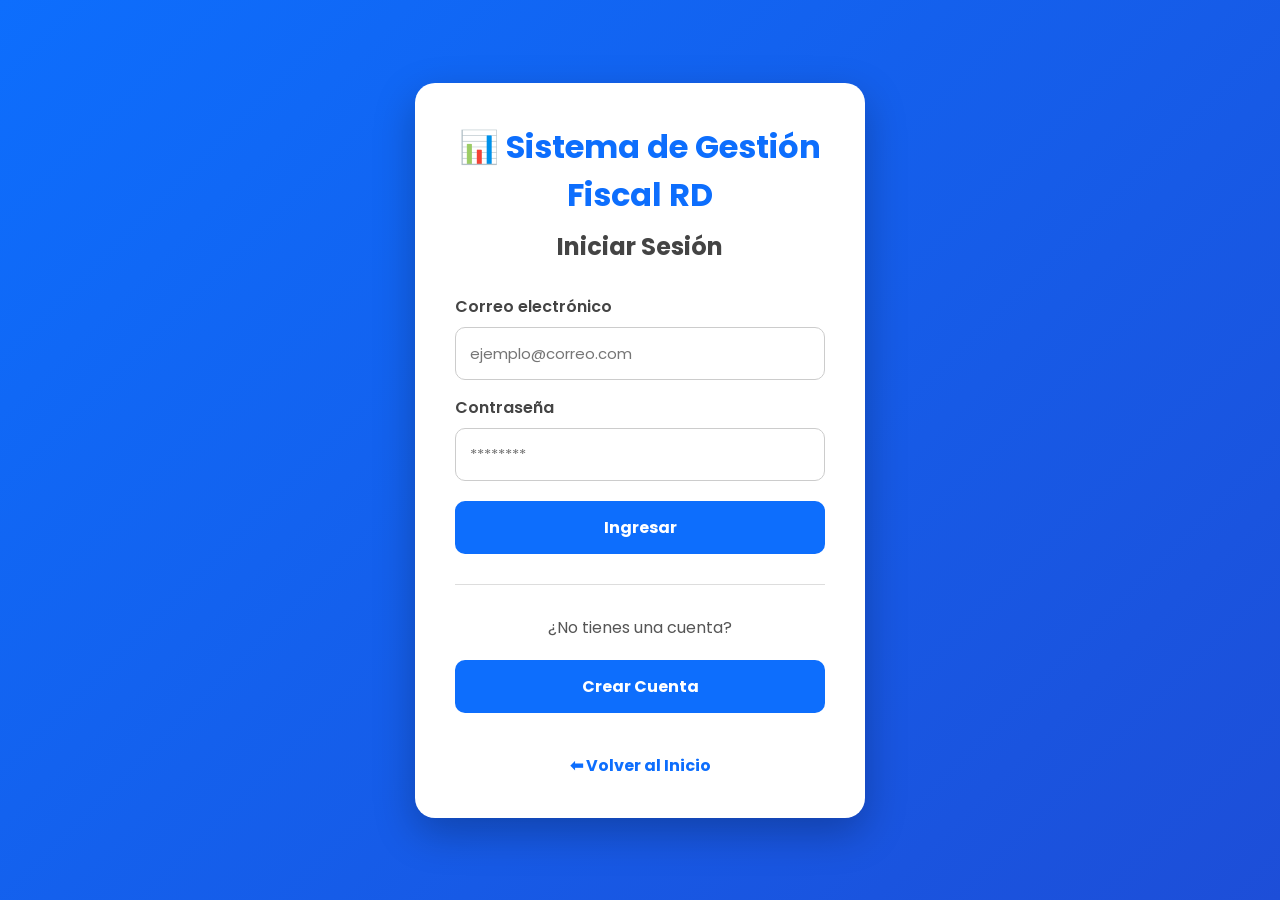
==== dashboard.html @ 8455c67c "Implement statistics update functionality in dashboard Added JavaScript functions to update and relo" ====
<!DOCTYPE html>
<html lang="es">

<head>

<meta charset="UTF-8">

<meta name="viewport" content="width=device-width, initial-scale=1.0">

<title>Dashboard | Sistema de Gestión Fiscal RD v3.2</title>

<meta name="description" content="Sistema de Gestión Fiscal RD">

<link rel="stylesheet" href="css/dashboard.css">

<link rel="preconnect" href="https://fonts.googleapis.com">

<link rel="preconnect" href="https://fonts.gstatic.com" crossorigin>

<link href="https://fonts.googleapis.com/css2?family=Poppins:wght@300;400;500;600;700&display=swap" rel="stylesheet">

</head>

<body>

<header class="header">

<div class="logo">

<h1>📊 Sistema de Gestión Fiscal RD</h1>

<p>Versión 3.2 Profesional</p>

</div>

<div class="acciones">

<button onclick="cambiarModo()">
🌙 Modo Oscuro
</button>

<button onclick="cerrarSesion()">
🚪 Cerrar Sesión
</button>

</div>

</header>

<main class="contenedor">

<section class="estadisticas">

<div class="card">

<h3>Operaciones</h3>

<h2 id="totalOperaciones">0</h2>

</div>

<div class="card">

<h3>ITBIS Calculados</h3>

<h2 id="totalITBIS">0</h2>

</div>

<div class="card">

<h3>ISR Calculados</h3>

<h2 id="totalISR">0</h2>

</div>

<div class="card">

<h3>Planes de Ahorro</h3>

<h2 id="totalAhorro">0</h2>

</div>

</section>

<section class="modulos">

<div class="card">

<h2>💰 ITBIS</h2>

<p>

Calcula automáticamente el ITBIS del 18%.

</p>

<button onclick="mostrarModulo('itbis')">

Abrir módulo

</button>

</div>

<div class="card">

<h2>📈 ISR</h2>

<p>

Calcula el Impuesto Sobre la Renta.

</p>

<button onclick="mostrarModulo('isr')">

Abrir módulo

</button>

</div>

<div class="card">

<h2>💵 Ahorro</h2>

<p>

Regla financiera 50 / 30 / 20.

</p>

<button onclick="mostrarModulo('ahorro')">

Abrir módulo

</button>

</div>

<div class="card">

<h2>📜 Historial</h2>

<p>

Consulta todas las operaciones realizadas.

</p>

<button onclick="mostrarModulo('historial')">

Abrir módulo

</button>

</div>

</section>

<section id="contenido" class="panel">

<h2>

Bienvenido

</h2>

<p>

Seleccione uno de los módulos para comenzar.

</p>

<div class="bienvenida">

<h3>

¿Qué puede hacer este sistema?

</h3>

<ul>

<li>✅ Calcular ITBIS.</li>

<li>✅ Calcular ISR.</li>

<li>✅ Crear planes de ahorro.</li>

<li>✅ Guardar historial.</li>

<li>✅ Exportar resultados.</li>

<li>✅ Modo oscuro.</li>

</ul>

</div>

</section>
<!-- ===========================
     MÓDULOS DEL SISTEMA
=========================== -->

<div id="modulo-itbis" class="modulo" style="display:none;">

<h2>💰 Calculadora de ITBIS</h2>

<p>Calcule automáticamente el ITBIS del 18%.</p>

<div class="formulario">

<label for="montoITBIS">

Monto sin ITBIS

</label>

<input
type="number"
id="montoITBIS"
placeholder="Ejemplo: 1500">

<div class="botones">

<button onclick="ejecutarITBIS()">

Calcular

</button>

<button onclick="limpiarITBIS()">

Limpiar

</button>

</div>

</div>

<div id="resultadoITBIS" class="resultado"></div>

</div>

<!-- ========================= -->

<div id="modulo-isr" class="modulo" style="display:none;">

<h2>📈 Calculadora de ISR</h2>

<p>Calcule el Impuesto Sobre la Renta.</p>

<div class="formulario">

<label for="salarioISR">

Salario mensual

</label>

<input
type="number"
id="salarioISR"
placeholder="Ejemplo: 50000">

<div class="botones">

<button onclick="calcularISR()">

Calcular

</button>

<button onclick="limpiarISR()">

Limpiar

</button>

</div>

</div>

<div id="resultadoISR" class="resultado"></div>

</div>

<!-- ========================= -->

<div id="modulo-ahorro" class="modulo" style="display:none;">

<h2>💵 Plan de Ahorro 50 / 30 / 20</h2>

<p>Organice sus ingresos automáticamente.</p>

<div class="formulario">

<label for="ingresoAhorro">

Ingreso mensual

</label>

<input
type="number"
id="ingresoAhorro"
placeholder="Ejemplo: 60000">

<div class="botones">

<button onclick="calcularAhorro()">

Calcular

</button>

<button onclick="limpiarAhorro()">

Limpiar

</button>

</div>

</div>

<div id="resultadoAhorro" class="resultado"></div>

</div>

<!-- ========================= -->

<div id="modulo-historial" class="modulo" style="display:none;">

<h2>📜 Historial</h2>

<p>Todas las operaciones realizadas aparecerán aquí.</p>

<div class="botones">

<button onclick="mostrarHistorial()">

Actualizar

</button>

<button onclick="limpiarHistorial()">

Limpiar

</button>

<button onclick="exportarJSON()">

JSON

</button>

<button onclick="exportarCSV()">

Excel (CSV)

</button>

<button onclick="exportarPDF()">

PDF

</button>

</div>

<div id="resultadoHistorial"></div>

</div>

<!-- ===========================
     JAVASCRIPT DEL DASHBOARD
=========================== -->

<script>

function ocultarModulos(){

document.querySelectorAll(".modulo").forEach(function(modulo){

modulo.style.display="none";

});

}

function mostrarModulo(modulo){

ocultarModulos();

const panel=document.getElementById("contenido");

panel.scrollIntoView({

behavior:"smooth"

});

switch(modulo){

case "itbis":

document.getElementById("modulo-itbis").style.display="block";

break;

case "isr":

document.getElementById("modulo-isr").style.display="block";

break;

case "ahorro":

document.getElementById("modulo-ahorro").style.display="block";

break;

case "historial":

document.getElementById("modulo-historial").style.display="block";

mostrarHistorial();

break;

}

}

function cambiarModo(){

document.body.classList.toggle("dark");

localStorage.setItem(

"modo",

document.body.classList.contains("dark")

);

}

document.addEventListener("DOMContentLoaded",function(){

if(localStorage.getItem("modo")=="true"){

document.body.classList.add("dark");

}

});

</script>
<!-- ===========================
     ARCHIVOS JAVASCRIPT
=========================== -->

<script src="js/script.js"></script>
<script src="js/login.js"></script>
<script src="js/dashboard.js"></script>
<script src="js/itbis.js"></script>
<script src="js/isr.js"></script>
<script src="js/ahorro.js"></script>
<script src="js/historial.js"></script>
<script src="js/exportar.js"></script>

<script>

/* ===============================
   ACTUALIZAR ESTADÍSTICAS
================================ */

function actualizarEstadisticas(){

    const historial = JSON.parse(
        localStorage.getItem("historialFiscalRD") || "[]"
    );

    document.getElementById("totalOperaciones").textContent =
        historial.length;

    document.getElementById("totalITBIS").textContent =
        historial.filter(item => item.tipo === "ITBIS").length;

    document.getElementById("totalISR").textContent =
        historial.filter(item => item.tipo === "ISR").length;

    document.getElementById("totalAhorro").textContent =
        historial.filter(item => item.tipo === "AHORRO").length;

}

document.addEventListener("DOMContentLoaded",function(){

    actualizarEstadisticas();

});

/* ===============================
   RECARGAR ESTADÍSTICAS
================================ */

const guardarOriginal = window.guardarHistorial;

if(typeof guardarOriginal === "function"){

    window.guardarHistorial = function(datos){

        guardarOriginal(datos);

        actualizarEstadisticas();

    };

}

</script>

</main>

<footer style="text-align:center;padding:25px;background:#0d6efd;color:#fff;margin-top:40px;">

<p>

© 2026 Sistema de Gestión Fiscal RD

</p>

<p>

Versión 3.2 Profesional

</p>

</footer>

</body>

</html>
---- css/dashboard.css ----
/* =========================================
   Dashboard - Sistema de Gestión Fiscal RD
========================================= */

*{
    margin:0;
    padding:0;
    box-sizing:border-box;
    font-family:'Poppins',sans-serif;
}

body{
    background:#f4f6f9;
    color:#333;
}

header{
    background:#0d6efd;
    color:white;
    padding:20px 30px;
    display:flex;
    justify-content:space-between;
    align-items:center;
    box-shadow:0 5px 15px rgba(0,0,0,.15);
}

header h1{
    font-size:28px;
}

header button{
    background:#dc3545;
    color:white;
    border:none;
    padding:12px 20px;
    border-radius:10px;
    cursor:pointer;
    font-weight:bold;
    transition:.3s;
}

header button:hover{
    background:#bb2d3b;
}

main{
    width:90%;
    max-width:1200px;
    margin:30px auto;
}

.cards{
    display:grid;
    grid-template-columns:repeat(auto-fit,minmax(220px,1fr));
    gap:20px;
    margin-bottom:30px;
}

.card{
    background:white;
    border-radius:15px;
    padding:25px;
    text-align:center;
    box-shadow:0 10px 20px rgba(0,0,0,.08);
    transition:.3s;
}

.card:hover{
    transform:translateY(-8px);
}

.card h2{
    color:#0d6efd;
    margin-bottom:15px;
}

.card p{
    margin-bottom:20px;
    color:#666;
}

.card button{
    background:#0d6efd;
    color:white;
    border:none;
    padding:12px 20px;
    border-radius:10px;
    cursor:pointer;
    transition:.3s;
}

.card button:hover{
    background:#0b5ed7;
}

#contenido{
    background:white;
    padding:30px;
    border-radius:15px;
    box-shadow:0 10px 20px rgba(0,0,0,.08);
}

#contenido h2{
    color:#0d6efd;
    margin-bottom:15px;
}

#contenido p{
    line-height:1.8;
}

@media(max-width:768px){

header{
    flex-direction:column;
    gap:15px;
}

header button{
    width:100%;
}

.cards{
    grid-template-columns:1fr;
}

}
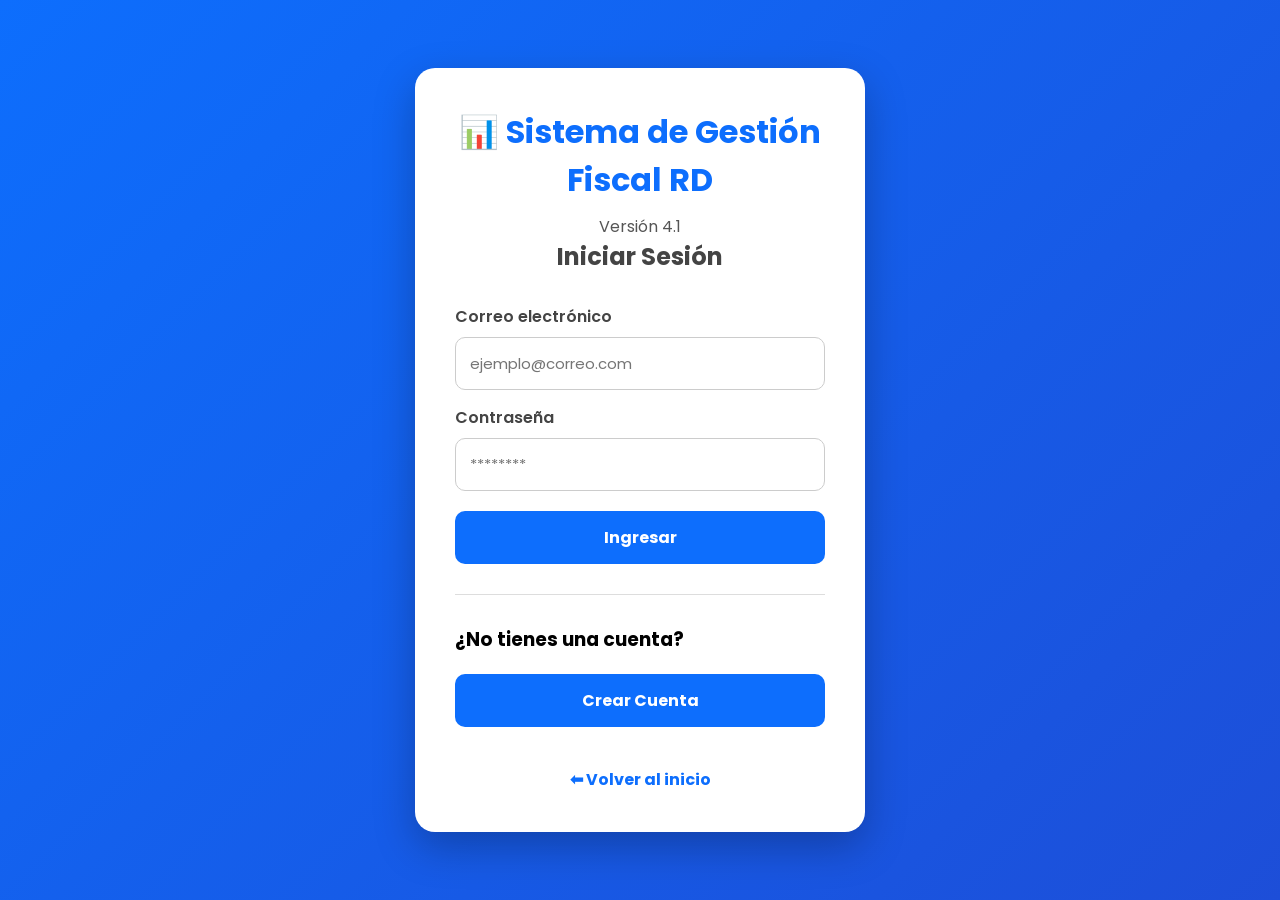
==== commit 8a55ee68: "Update dashboard.html" ====
--- a/dashboard.html
+++ b/dashboard.html
@@ -1,475 +1,150 @@
 <!DOCTYPE html>
 <html lang="es">
+<head>
+    <meta charset="UTF-8">
+    <meta name="viewport" content="width=device-width, initial-scale=1.0">
+    <title>Dashboard | Sistema de Gestión Fiscal RD v4.0</title>
 
-<head>
+    <link rel="stylesheet" href="css/dashboard.css">
 
-<meta charset="UTF-8">
+    <link rel="preconnect" href="https://fonts.googleapis.com">
+    <link rel="preconnect" href="https://fonts.gstatic.com" crossorigin>
 
-<meta name="viewport" content="width=device-width, initial-scale=1.0">
-
-<title>Dashboard | Sistema de Gestión Fiscal RD v3.2</title>
-
-<meta name="description" content="Sistema de Gestión Fiscal RD">
-
-<link rel="stylesheet" href="css/dashboard.css">
-
-<link rel="preconnect" href="https://fonts.googleapis.com">
-
-<link rel="preconnect" href="https://fonts.gstatic.com" crossorigin>
-
-<link href="https://fonts.googleapis.com/css2?family=Poppins:wght@300;400;500;600;700&display=swap" rel="stylesheet">
-
+    <link href="https://fonts.googleapis.com/css2?family=Poppins:wght@300;400;500;600;700&display=swap" rel="stylesheet">
 </head>
 
 <body>
 
 <header class="header">
 
-<div class="logo">
+    <div class="logo">
+        <h1>📊 Sistema de Gestión Fiscal RD</h1>
+        <p>Versión 4.0 Profesional</p>
+    </div>
 
-<h1>📊 Sistema de Gestión Fiscal RD</h1>
+    <div class="acciones">
 
-<p>Versión 3.2 Profesional</p>
+        <button id="btnModoOscuro">
+            🌙 Modo Oscuro
+        </button>
 
-</div>
+        <button id="btnCerrarSesion">
+            🚪 Cerrar sesión
+        </button>
 
-<div class="acciones">
-
-<button onclick="cambiarModo()">
-🌙 Modo Oscuro
-</button>
-
-<button onclick="cerrarSesion()">
-🚪 Cerrar Sesión
-</button>
-
-</div>
+    </div>
 
 </header>
 
+<section class="usuario-panel">
+    <h2 id="saludoUsuario">👋 Bienvenido</h2>
+    <p id="correoUsuario"></p>
+</section>
+
 <main class="contenedor">
 
-<section class="estadisticas">
+    <!-- Estadísticas -->
 
-<div class="card">
+    <section class="estadisticas">
 
-<h3>Operaciones</h3>
+        <div class="card-estadistica">
+            <h3>Operaciones</h3>
+            <span id="totalOperaciones">0</span>
+        </div>
 
-<h2 id="totalOperaciones">0</h2>
+        <div class="card-estadistica">
+            <h3>ITBIS</h3>
+            <span id="totalITBIS">0</span>
+        </div>
 
-</div>
+        <div class="card-estadistica">
+            <h3>ISR</h3>
+            <span id="totalISR">0</span>
+        </div>
 
-<div class="card">
+        <div class="card-estadistica">
+            <h3>Ahorros</h3>
+            <span id="totalAhorro">0</span>
+        </div>
 
-<h3>ITBIS Calculados</h3>
+    </section>
 
-<h2 id="totalITBIS">0</h2>
+    <!-- Tarjetas -->
 
-</div>
+    <section class="menu-modulos">
 
-<div class="card">
+        <div class="card-modulo">
 
-<h3>ISR Calculados</h3>
+            <h2>💰 ITBIS</h2>
 
-<h2 id="totalISR">0</h2>
+            <p>Calculadora del ITBIS.</p>
 
-</div>
+            <button onclick="mostrarModulo('itbis')">
+                Abrir módulo
+            </button>
 
-<div class="card">
+        </div>
 
-<h3>Planes de Ahorro</h3>
+        <div class="card-modulo">
 
-<h2 id="totalAhorro">0</h2>
+            <h2>📈 ISR</h2>
 
-</div>
+            <p>Calculadora de ISR.</p>
 
-</section>
+            <button onclick="mostrarModulo('isr')">
+                Abrir módulo
+            </button>
 
-<section class="modulos">
+        </div>
 
-<div class="card">
+        <div class="card-modulo">
 
-<h2>💰 ITBIS</h2>
+            <h2>💵 Ahorro</h2>
 
-<p>
+            <p>Regla financiera 50/30/20.</p>
 
-Calcula automáticamente el ITBIS del 18%.
+            <button onclick="mostrarModulo('ahorro')">
+                Abrir módulo
+            </button>
 
-</p>
+        </div>
 
-<button onclick="mostrarModulo('itbis')">
+        <div class="card-modulo">
 
-Abrir módulo
+            <h2>📜 Historial</h2>
 
-</button>
+            <p>Historial de operaciones.</p>
 
-</div>
+            <button onclick="mostrarModulo('historial')">
+                Abrir módulo
+            </button>
 
-<div class="card">
+        </div>
 
-<h2>📈 ISR</h2>
+    </section>
 
-<p>
+    <!-- Panel -->
 
-Calcula el Impuesto Sobre la Renta.
+    <section class="panel">
 
-</p>
+        <div id="modulo-itbis" class="modulo" hidden></div>
 
-<button onclick="mostrarModulo('isr')">
+        <div id="modulo-isr" class="modulo" hidden></div>
 
-Abrir módulo
+        <div id="modulo-ahorro" class="modulo" hidden></div>
 
-</button>
+        <div id="modulo-historial" class="modulo" hidden></div>
 
-</div>
+    </section>
 
-<div class="card">
+</main>
 
-<h2>💵 Ahorro</h2>
+<footer>
 
-<p>
+    <p>© 2026 Sistema de Gestión Fiscal RD</p>
 
-Regla financiera 50 / 30 / 20.
+</footer>
 
-</p>
-
-<button onclick="mostrarModulo('ahorro')">
-
-Abrir módulo
-
-</button>
-
-</div>
-
-<div class="card">
-
-<h2>📜 Historial</h2>
-
-<p>
-
-Consulta todas las operaciones realizadas.
-
-</p>
-
-<button onclick="mostrarModulo('historial')">
-
-Abrir módulo
-
-</button>
-
-</div>
-
-</section>
-
-<section id="contenido" class="panel">
-
-<h2>
-
-Bienvenido
-
-</h2>
-
-<p>
-
-Seleccione uno de los módulos para comenzar.
-
-</p>
-
-<div class="bienvenida">
-
-<h3>
-
-¿Qué puede hacer este sistema?
-
-</h3>
-
-<ul>
-
-<li>✅ Calcular ITBIS.</li>
-
-<li>✅ Calcular ISR.</li>
-
-<li>✅ Crear planes de ahorro.</li>
-
-<li>✅ Guardar historial.</li>
-
-<li>✅ Exportar resultados.</li>
-
-<li>✅ Modo oscuro.</li>
-
-</ul>
-
-</div>
-
-</section>
-<!-- ===========================
-     MÓDULOS DEL SISTEMA
-=========================== -->
-
-<div id="modulo-itbis" class="modulo" style="display:none;">
-
-<h2>💰 Calculadora de ITBIS</h2>
-
-<p>Calcule automáticamente el ITBIS del 18%.</p>
-
-<div class="formulario">
-
-<label for="montoITBIS">
-
-Monto sin ITBIS
-
-</label>
-
-<input
-type="number"
-id="montoITBIS"
-placeholder="Ejemplo: 1500">
-
-<div class="botones">
-
-<button onclick="ejecutarITBIS()">
-
-Calcular
-
-</button>
-
-<button onclick="limpiarITBIS()">
-
-Limpiar
-
-</button>
-
-</div>
-
-</div>
-
-<div id="resultadoITBIS" class="resultado"></div>
-
-</div>
-
-<!-- ========================= -->
-
-<div id="modulo-isr" class="modulo" style="display:none;">
-
-<h2>📈 Calculadora de ISR</h2>
-
-<p>Calcule el Impuesto Sobre la Renta.</p>
-
-<div class="formulario">
-
-<label for="salarioISR">
-
-Salario mensual
-
-</label>
-
-<input
-type="number"
-id="salarioISR"
-placeholder="Ejemplo: 50000">
-
-<div class="botones">
-
-<button onclick="calcularISR()">
-
-Calcular
-
-</button>
-
-<button onclick="limpiarISR()">
-
-Limpiar
-
-</button>
-
-</div>
-
-</div>
-
-<div id="resultadoISR" class="resultado"></div>
-
-</div>
-
-<!-- ========================= -->
-
-<div id="modulo-ahorro" class="modulo" style="display:none;">
-
-<h2>💵 Plan de Ahorro 50 / 30 / 20</h2>
-
-<p>Organice sus ingresos automáticamente.</p>
-
-<div class="formulario">
-
-<label for="ingresoAhorro">
-
-Ingreso mensual
-
-</label>
-
-<input
-type="number"
-id="ingresoAhorro"
-placeholder="Ejemplo: 60000">
-
-<div class="botones">
-
-<button onclick="calcularAhorro()">
-
-Calcular
-
-</button>
-
-<button onclick="limpiarAhorro()">
-
-Limpiar
-
-</button>
-
-</div>
-
-</div>
-
-<div id="resultadoAhorro" class="resultado"></div>
-
-</div>
-
-<!-- ========================= -->
-
-<div id="modulo-historial" class="modulo" style="display:none;">
-
-<h2>📜 Historial</h2>
-
-<p>Todas las operaciones realizadas aparecerán aquí.</p>
-
-<div class="botones">
-
-<button onclick="mostrarHistorial()">
-
-Actualizar
-
-</button>
-
-<button onclick="limpiarHistorial()">
-
-Limpiar
-
-</button>
-
-<button onclick="exportarJSON()">
-
-JSON
-
-</button>
-
-<button onclick="exportarCSV()">
-
-Excel (CSV)
-
-</button>
-
-<button onclick="exportarPDF()">
-
-PDF
-
-</button>
-
-</div>
-
-<div id="resultadoHistorial"></div>
-
-</div>
-
-<!-- ===========================
-     JAVASCRIPT DEL DASHBOARD
-=========================== -->
-
-<script>
-
-function ocultarModulos(){
-
-document.querySelectorAll(".modulo").forEach(function(modulo){
-
-modulo.style.display="none";
-
-});
-
-}
-
-function mostrarModulo(modulo){
-
-ocultarModulos();
-
-const panel=document.getElementById("contenido");
-
-panel.scrollIntoView({
-
-behavior:"smooth"
-
-});
-
-switch(modulo){
-
-case "itbis":
-
-document.getElementById("modulo-itbis").style.display="block";
-
-break;
-
-case "isr":
-
-document.getElementById("modulo-isr").style.display="block";
-
-break;
-
-case "ahorro":
-
-document.getElementById("modulo-ahorro").style.display="block";
-
-break;
-
-case "historial":
-
-document.getElementById("modulo-historial").style.display="block";
-
-mostrarHistorial();
-
-break;
-
-}
-
-}
-
-function cambiarModo(){
-
-document.body.classList.toggle("dark");
-
-localStorage.setItem(
-
-"modo",
-
-document.body.classList.contains("dark")
-
-);
-
-}
-
-document.addEventListener("DOMContentLoaded",function(){
-
-if(localStorage.getItem("modo")=="true"){
-
-document.body.classList.add("dark");
-
-}
-
-});
-
-</script>
-<!-- ===========================
-     ARCHIVOS JAVASCRIPT
-=========================== -->
-
-<script src="js/script.js"></script>
-<script src="js/login.js"></script>
 <script src="js/dashboard.js"></script>
 <script src="js/itbis.js"></script>
 <script src="js/isr.js"></script>
@@ -477,76 +152,5 @@
 <script src="js/historial.js"></script>
 <script src="js/exportar.js"></script>
 
-<script>
-
-/* ===============================
-   ACTUALIZAR ESTADÍSTICAS
-================================ */
-
-function actualizarEstadisticas(){
-
-    const historial = JSON.parse(
-        localStorage.getItem("historialFiscalRD") || "[]"
-    );
-
-    document.getElementById("totalOperaciones").textContent =
-        historial.length;
-
-    document.getElementById("totalITBIS").textContent =
-        historial.filter(item => item.tipo === "ITBIS").length;
-
-    document.getElementById("totalISR").textContent =
-        historial.filter(item => item.tipo === "ISR").length;
-
-    document.getElementById("totalAhorro").textContent =
-        historial.filter(item => item.tipo === "AHORRO").length;
-
-}
-
-document.addEventListener("DOMContentLoaded",function(){
-
-    actualizarEstadisticas();
-
-});
-
-/* ===============================
-   RECARGAR ESTADÍSTICAS
-================================ */
-
-const guardarOriginal = window.guardarHistorial;
-
-if(typeof guardarOriginal === "function"){
-
-    window.guardarHistorial = function(datos){
-
-        guardarOriginal(datos);
-
-        actualizarEstadisticas();
-
-    };
-
-}
-
-</script>
-
-</main>
-
-<footer style="text-align:center;padding:25px;background:#0d6efd;color:#fff;margin-top:40px;">
-
-<p>
-
-© 2026 Sistema de Gestión Fiscal RD
-
-</p>
-
-<p>
-
-Versión 3.2 Profesional
-
-</p>
-
-</footer>
-
 </body>
-
 </html>
--- a/css/dashboard.css
+++ b/css/dashboard.css
@@ -1,127 +1,224 @@
-/* =========================================
-   Dashboard - Sistema de Gestión Fiscal RD
-========================================= */
+/* ==========================================
+   Sistema de Gestión Fiscal RD
+   Dashboard.css - Versión 4.0
+========================================== */
 
 *{
     margin:0;
     padding:0;
     box-sizing:border-box;
-    font-family:'Poppins',sans-serif;
 }
 
 body{
-    background:#f4f6f9;
-    color:#333;
-}
-
-header{
-    background:#0d6efd;
-    color:white;
-    padding:20px 30px;
+    font-family:"Poppins",sans-serif;
+    background:#f4f7fb;
+    color:#222;
+}
+
+/* ================= HEADER ================= */
+
+.header{
     display:flex;
     justify-content:space-between;
     align-items:center;
-    box-shadow:0 5px 15px rgba(0,0,0,.15);
-}
-
-header h1{
-    font-size:28px;
-}
-
-header button{
-    background:#dc3545;
-    color:white;
+    padding:20px 40px;
+    background:#0d6efd;
+    color:#fff;
+    box-shadow:0 2px 10px rgba(0,0,0,.15);
+}
+
+.logo h1{
+    font-size:26px;
+}
+
+.logo p{
+    opacity:.8;
+    margin-top:5px;
+}
+
+.acciones button{
+    margin-left:10px;
+}
+
+/* ================= BOTONES ================= */
+
+button{
+    background:#0d6efd;
+    color:#fff;
     border:none;
-    padding:12px 20px;
-    border-radius:10px;
+    padding:12px 18px;
+    border-radius:8px;
     cursor:pointer;
-    font-weight:bold;
+    font-size:15px;
     transition:.3s;
 }
 
-header button:hover{
-    background:#bb2d3b;
-}
-
-main{
-    width:90%;
-    max-width:1200px;
+button:hover{
+    background:#084298;
+    transform:translateY(-2px);
+}
+
+/* ================= CONTENEDOR ================= */
+
+.contenedor{
+    width:95%;
+    max-width:1300px;
     margin:30px auto;
 }
 
-.cards{
+/* ================= ESTADÍSTICAS ================= */
+
+.estadisticas{
     display:grid;
     grid-template-columns:repeat(auto-fit,minmax(220px,1fr));
     gap:20px;
     margin-bottom:30px;
 }
 
-.card{
-    background:white;
-    border-radius:15px;
+.card-estadistica{
+    background:#fff;
+    border-radius:12px;
     padding:25px;
     text-align:center;
-    box-shadow:0 10px 20px rgba(0,0,0,.08);
-    transition:.3s;
-}
-
-.card:hover{
-    transform:translateY(-8px);
-}
-
-.card h2{
+    box-shadow:0 8px 18px rgba(0,0,0,.08);
+}
+
+.card-estadistica h3{
+    margin-bottom:10px;
+    color:#555;
+}
+
+.card-estadistica span{
+    font-size:34px;
+    font-weight:bold;
     color:#0d6efd;
+}
+
+/* ================= MENÚ ================= */
+
+.menu-modulos{
+    display:grid;
+    grid-template-columns:repeat(auto-fit,minmax(260px,1fr));
+    gap:20px;
+    margin-bottom:30px;
+}
+
+.card-modulo{
+    background:#fff;
+    border-radius:12px;
+    padding:25px;
+    text-align:center;
+    box-shadow:0 8px 18px rgba(0,0,0,.08);
+}
+
+.card-modulo h2{
     margin-bottom:15px;
-}
-
-.card p{
+    color:#0d6efd;
+}
+
+.card-modulo p{
     margin-bottom:20px;
     color:#666;
 }
 
-.card button{
+/* ================= PANEL ================= */
+
+.panel{
+    background:#fff;
+    border-radius:12px;
+    padding:30px;
+    min-height:350px;
+    box-shadow:0 8px 18px rgba(0,0,0,.08);
+}
+
+.modulo h2{
+    margin-bottom:15px;
+    color:#0d6efd;
+}
+
+.formulario{
+    margin-top:20px;
+}
+
+.formulario label{
+    display:block;
+    margin-bottom:8px;
+    font-weight:600;
+}
+
+.formulario input{
+    width:100%;
+    padding:12px;
+    border:1px solid #ccc;
+    border-radius:8px;
+    margin-bottom:20px;
+    font-size:16px;
+}
+
+.botones{
+    display:flex;
+    gap:10px;
+    flex-wrap:wrap;
+}
+
+.resultado{
+    margin-top:25px;
+    padding:20px;
+    background:#eef6ff;
+    border-left:5px solid #0d6efd;
+    border-radius:8px;
+}
+
+/* ================= FOOTER ================= */
+
+footer{
+    margin-top:40px;
     background:#0d6efd;
-    color:white;
-    border:none;
-    padding:12px 20px;
-    border-radius:10px;
-    cursor:pointer;
-    transition:.3s;
-}
-
-.card button:hover{
-    background:#0b5ed7;
-}
-
-#contenido{
-    background:white;
-    padding:30px;
-    border-radius:15px;
-    box-shadow:0 10px 20px rgba(0,0,0,.08);
-}
-
-#contenido h2{
-    color:#0d6efd;
-    margin-bottom:15px;
-}
-
-#contenido p{
-    line-height:1.8;
-}
+    color:#fff;
+    text-align:center;
+    padding:20px;
+}
+
+/* ================= MODO OSCURO ================= */
+
+body.dark{
+    background:#1b1b1b;
+    color:#eee;
+}
+
+body.dark .card-estadistica,
+body.dark .card-modulo,
+body.dark .panel{
+    background:#2d2d2d;
+    color:#eee;
+}
+
+body.dark input{
+    background:#3b3b3b;
+    color:#fff;
+    border:1px solid #555;
+}
+
+body.dark .resultado{
+    background:#303030;
+    border-left:5px solid #3b82f6;
+}
+
+/* ================= RESPONSIVE ================= */
 
 @media(max-width:768px){
 
-header{
-    flex-direction:column;
-    gap:15px;
-}
-
-header button{
-    width:100%;
-}
-
-.cards{
-    grid-template-columns:1fr;
-}
-
-}
+    .header{
+        flex-direction:column;
+        text-align:center;
+        gap:15px;
+    }
+
+    .acciones{
+        display:flex;
+        flex-wrap:wrap;
+        justify-content:center;
+        gap:10px;
+    }
+
+}
